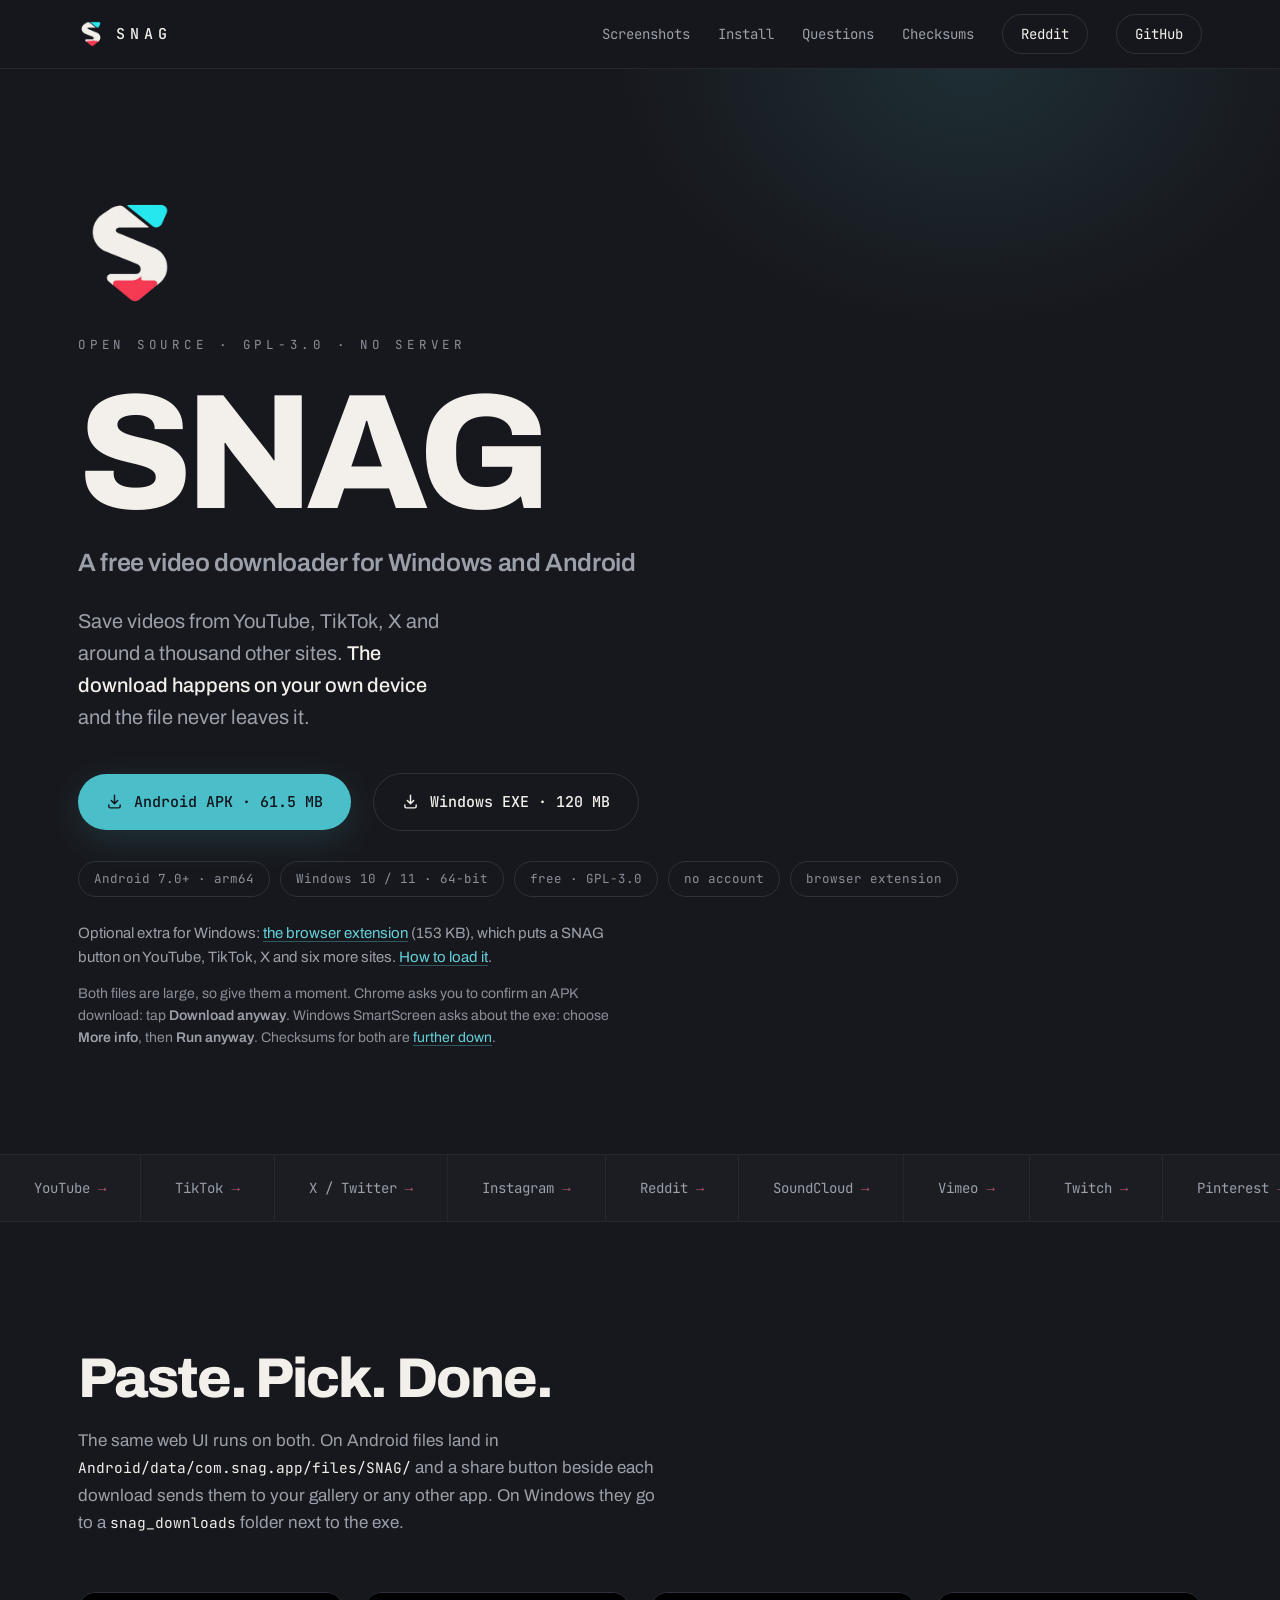
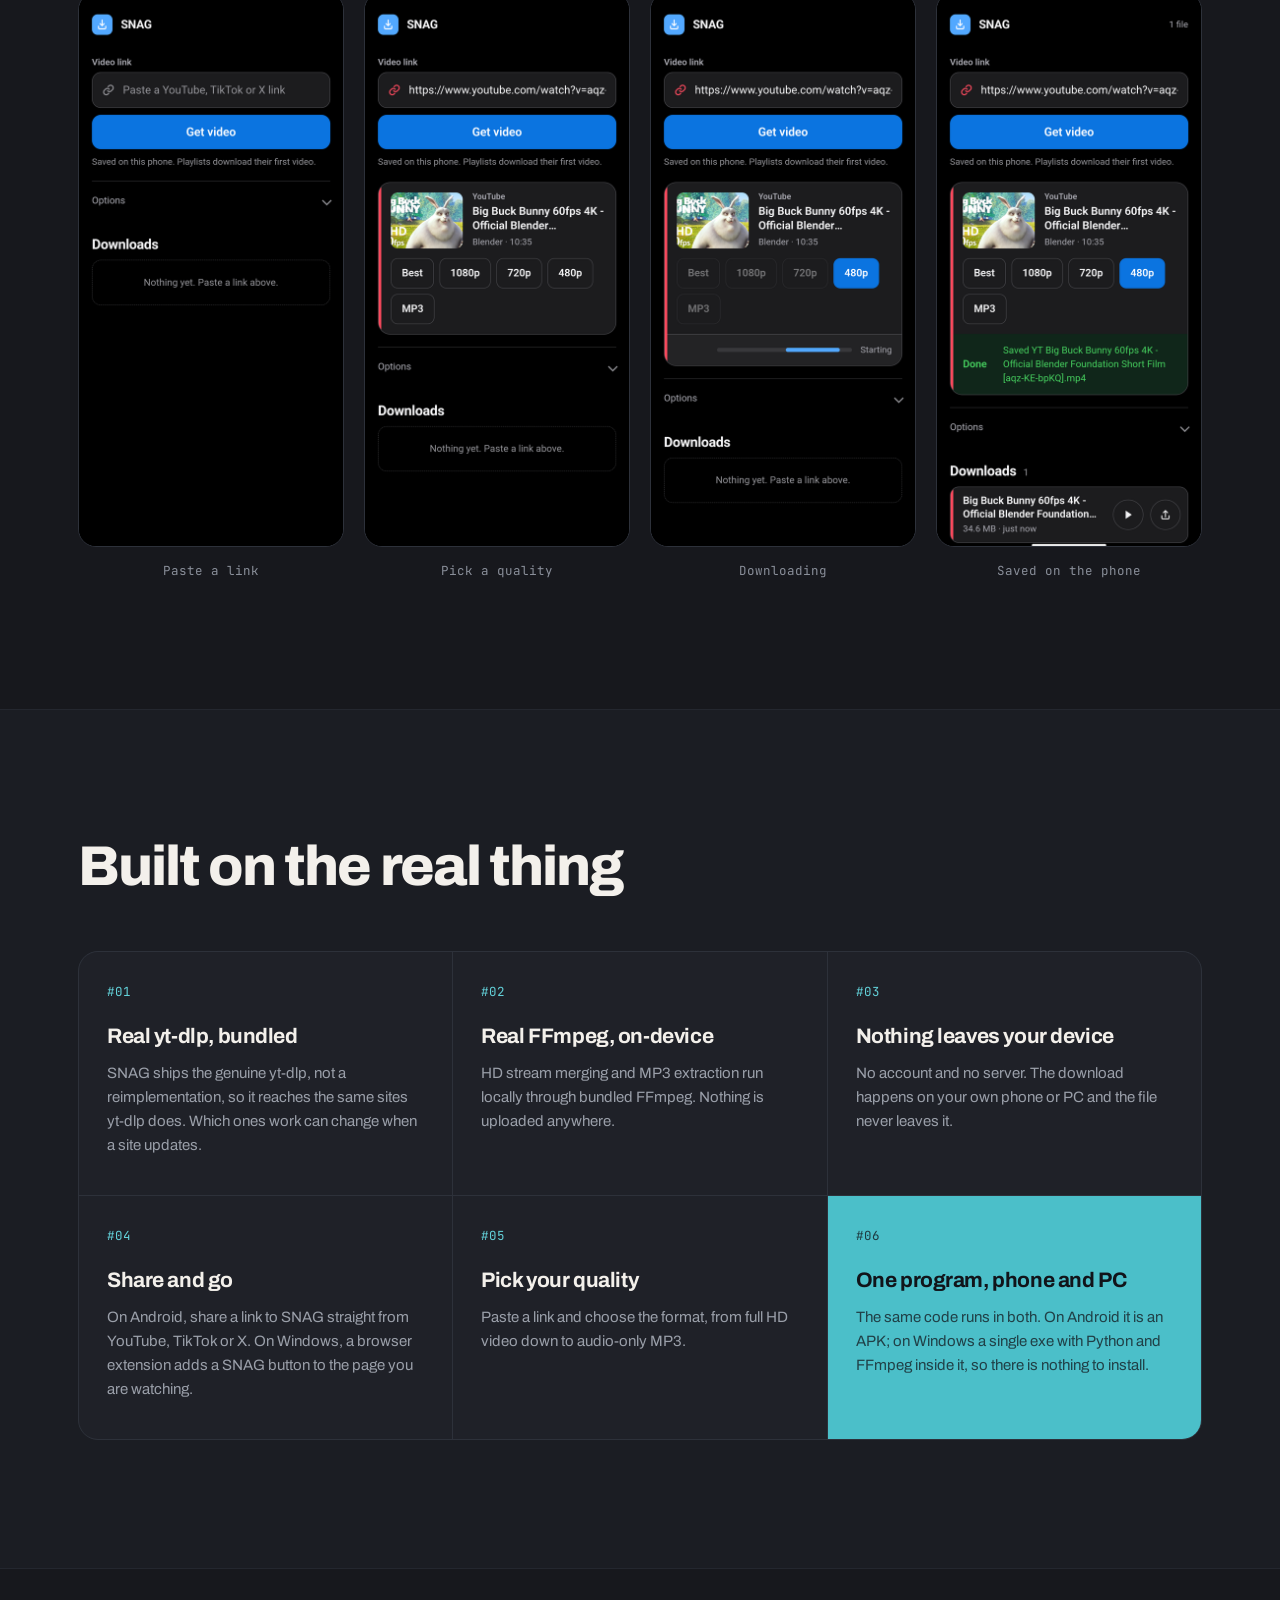
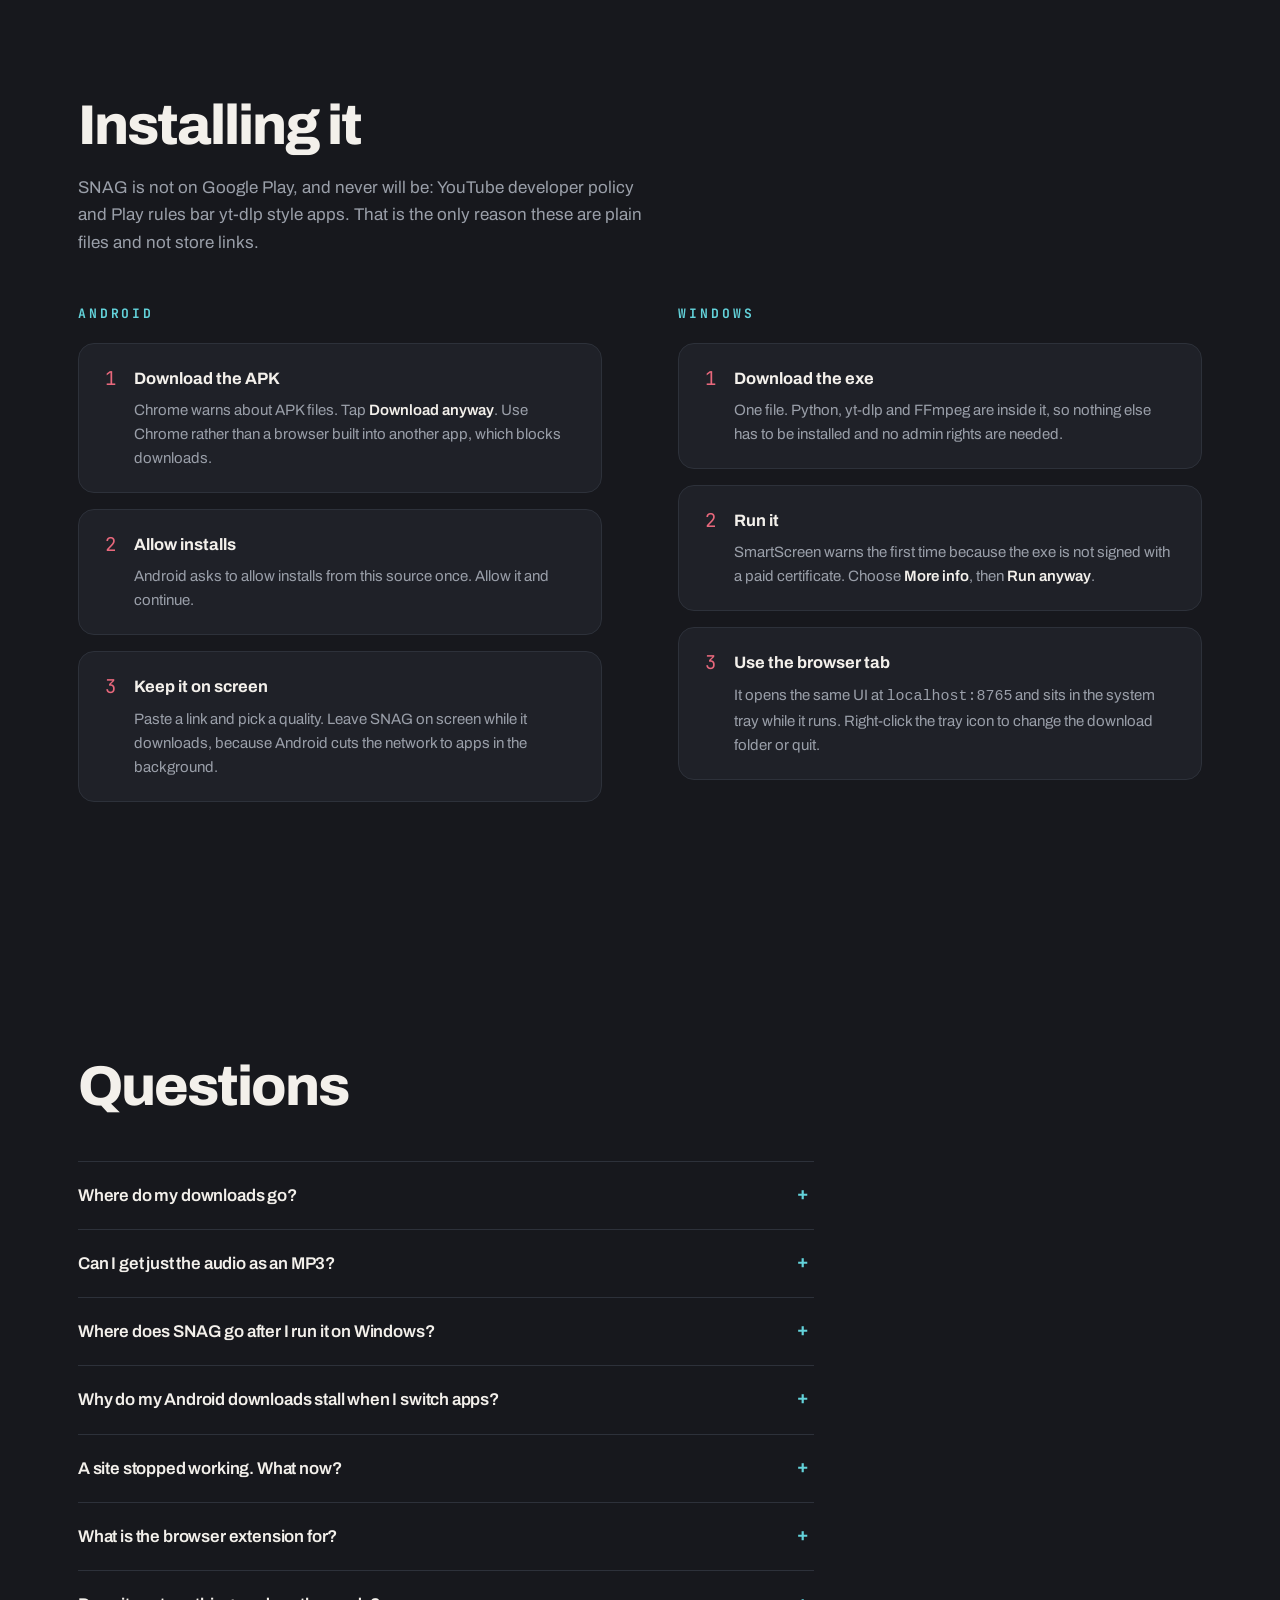
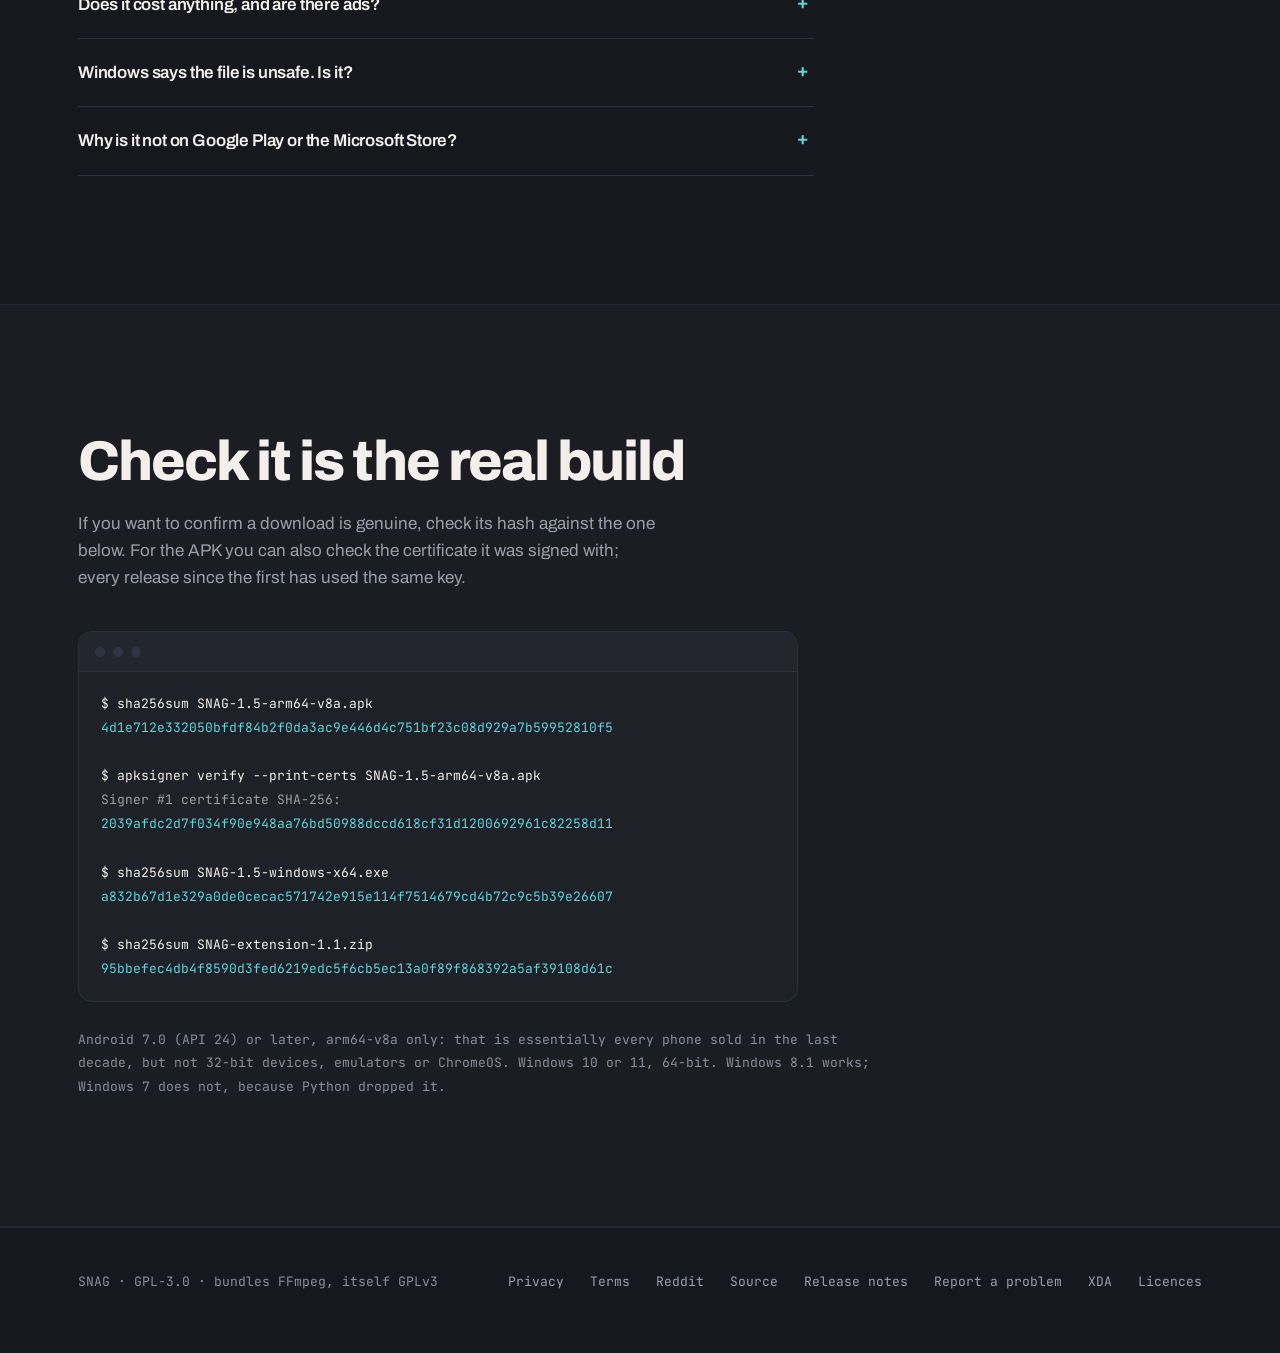
==== docs/index.html @ 67960f15 "SNAG - yt-dlp and FFmpeg in an Android APK and a Windows exe Save videos from YouTube, TikTok, X and" ====
<!doctype html>
<html lang="en"><head>
<meta charset="utf-8">
<meta name="viewport" content="width=device-width,initial-scale=1">
<title>SNAG - Free Video Downloader for Windows and Android</title>
<meta name="description" content="SNAG is a free, open-source video downloader for Windows and Android. Save videos from YouTube, TikTok, X and around a thousand other sites. yt-dlp and FFmpeg are bundled in, so downloads run on your own device and nothing is uploaded.">
<meta name="theme-color" content="#0a0b0a">
<meta property="og:title" content="SNAG">
<meta property="og:description" content="Save videos from YouTube, TikTok, X and about a thousand other sites, on your Android phone or your Windows PC.">
<meta property="og:type" content="website">
<meta property="og:url" content="https://snagapp.store/">
<meta property="og:image" content="https://snagapp.store/og.png">
<meta name="twitter:card" content="summary_large_image">
<link rel="icon" href="icon.png">
<link rel="apple-touch-icon" href="icon.png">
<link rel="stylesheet" href="style.css?v=5">
</head>

<body>

<nav><div class="wrap">
  <a class="brand" href="#top"><img src="logo.png" alt="" width="26" height="26">SNAG</a>
  <div class="links">
    <a class="show" href="#screenshots">Screenshots</a>
    <a class="show" href="#install">Install</a>
    <a class="show" href="#faq">Questions</a>
    <a class="show" href="#verify">Checksums</a>
    <a class="pill" href="https://www.reddit.com/r/SNAG_official/">Reddit</a>
    <a class="pill" href="https://github.com/tnjappsss/SNAG">GitHub</a>
  </div>
</div></nav>

<header class="hero" id="top"><div class="wrap">
  <img class="glyph" src="logo.png" alt="SNAG" width="512" height="512">
  <p class="eyebrow">Open source &middot; GPL-3.0 &middot; No server</p>
  <h1>SNAG <span class="h1sub">A free video downloader for Windows and Android</span></h1>
  <p class="lead">Save videos from YouTube, TikTok, X and around a thousand other
    sites. <b>The download happens on your own device</b> and the file never leaves it.</p>
  <div class="getrow">
    <a class="dl" href="https://github.com/tnjappsss/SNAG/releases/download/v1.5/SNAG-1.5-arm64-v8a.apk"><svg viewBox="0 0 24 24"><path d="M12 3v12m0 0 4.5-4.5M12 15l-4.5-4.5"/><path d="M4 17v2a2 2 0 0 0 2 2h12a2 2 0 0 0 2-2v-2"/></svg>
      Android APK &middot; 61.5 MB</a>
    <a class="dl alt" href="https://github.com/tnjappsss/SNAG/releases/download/v1.5/SNAG-1.5-windows-x64.exe"><svg viewBox="0 0 24 24"><path d="M12 3v12m0 0 4.5-4.5M12 15l-4.5-4.5"/><path d="M4 17v2a2 2 0 0 0 2 2h12a2 2 0 0 0 2-2v-2"/></svg>
      Windows EXE &middot; 120 MB</a>
  </div>
  <div class="chips">
    <span class="chip">Android 7.0+ &middot; arm64</span>
    <span class="chip">Windows 10 / 11 &middot; 64-bit</span>
    <span class="chip">free &middot; GPL-3.0</span>
    <span class="chip">no account</span>
    <span class="chip">browser extension</span>
  </div>
  <p class="also">Optional extra for Windows:
    <a href="https://github.com/tnjappsss/SNAG/releases/download/v1.5/SNAG-extension-1.1.zip">the browser extension</a> (153 KB), which puts a SNAG button on
    YouTube, TikTok, X and six more sites. <a href="#faq">How to load it</a>.</p>
  <p class="hint">Both files are large, so give them a moment. Chrome asks you to
    confirm an APK download: tap <b>Download anyway</b>. Windows SmartScreen asks about the
    exe: choose <b>More info</b>, then <b>Run anyway</b>. Checksums for both are
    <a href="#verify">further down</a>.</p>
</div></header>

<main>
<div class="marquee"><div class="track">
  <div class="set">
    <span>YouTube <i>&rarr;</i></span><span>TikTok <i>&rarr;</i></span><span>X / Twitter <i>&rarr;</i></span>
    <span>Instagram <i>&rarr;</i></span><span>Reddit <i>&rarr;</i></span><span>SoundCloud <i>&rarr;</i></span>
    <span>Vimeo <i>&rarr;</i></span><span>Twitch <i>&rarr;</i></span><span>Pinterest <i>&rarr;</i></span>
    <span>Dailymotion <i>&rarr;</i></span><span>Bandcamp <i>&rarr;</i></span><span>about 1,000 more <i>&rarr;</i></span>
  </div>
  <div class="set" aria-hidden="true">
    <span>YouTube <i>&rarr;</i></span><span>TikTok <i>&rarr;</i></span><span>X / Twitter <i>&rarr;</i></span>
    <span>Instagram <i>&rarr;</i></span><span>Reddit <i>&rarr;</i></span><span>SoundCloud <i>&rarr;</i></span>
    <span>Vimeo <i>&rarr;</i></span><span>Twitch <i>&rarr;</i></span><span>Pinterest <i>&rarr;</i></span>
    <span>Dailymotion <i>&rarr;</i></span><span>Bandcamp <i>&rarr;</i></span><span>about 1,000 more <i>&rarr;</i></span>
  </div>
</div></div>

<section id="screenshots"><div class="wrap">
  <h2>Paste. Pick. Done.</h2>
  <p class="say">The same web UI runs on both. On Android files land in
    <code>Android/data/com.snag.app/files/SNAG/</code> and a share button beside each
    download sends them to your gallery or any other app. On Windows they go to a
    <code>snag_downloads</code> folder next to the exe.</p>
  <div class="shots">
    <figure><img src="screenshot-1-paste.png" alt="Pasting a link into SNAG" loading="lazy" width="540" height="1126"><figcaption>Paste a link</figcaption></figure>
    <figure><img src="screenshot-2-choose.png" alt="Choosing a quality" loading="lazy" width="540" height="1126"><figcaption>Pick a quality</figcaption></figure>
    <figure><img src="screenshot-3-downloading.png" alt="A download in progress" loading="lazy" width="540" height="1126"><figcaption>Downloading</figcaption></figure>
    <figure><img src="screenshot-4-saved.png" alt="A finished download" loading="lazy" width="540" height="1126"><figcaption>Saved on the phone</figcaption></figure>
</div>
</div></section>

<section class="alt"><div class="wrap">
  <h2>Built on the real thing</h2>
  <div class="fgrid">
    <div class="f"><p class="n">#01</p><h3>Real yt-dlp, bundled</h3>
      <p>SNAG ships the genuine yt-dlp, not a reimplementation, so it reaches the same sites yt-dlp does. Which ones work can change when a site updates.</p></div>
    <div class="f"><p class="n">#02</p><h3>Real FFmpeg, on-device</h3>
      <p>HD stream merging and MP3 extraction run locally through bundled FFmpeg. Nothing is uploaded anywhere.</p></div>
    <div class="f"><p class="n">#03</p><h3>Nothing leaves your device</h3>
      <p>No account and no server. The download happens on your own phone or PC and the file never leaves it.</p></div>
    <div class="f"><p class="n">#04</p><h3>Share and go</h3>
      <p>On Android, share a link to SNAG straight from YouTube, TikTok or X. On Windows, a browser extension adds a SNAG button to the page you are watching.</p></div>
    <div class="f"><p class="n">#05</p><h3>Pick your quality</h3>
      <p>Paste a link and choose the format, from full HD video down to audio-only MP3.</p></div>
    <div class="f hot"><p class="n">#06</p><h3>One program, phone and PC</h3>
      <p>The same code runs in both. On Android it is an APK; on Windows a single exe with Python and FFmpeg inside it, so there is nothing to install.</p></div>
  </div>
</div></section>

<section id="install"><div class="wrap">
  <h2>Installing it</h2>
  <p class="say">SNAG is not on Google Play, and never will be: YouTube developer policy
    and Play rules bar yt-dlp style apps. That is the only reason these are plain files
    and not store links.</p>
  <div class="split" style="margin-top:48px">
    <div>
      <h3 class="plat">Android</h3>
      <div class="steps">
        <div class="step"><span class="k">1</span><div><h3>Download the APK</h3>
          <p>Chrome warns about APK files. Tap <b>Download anyway</b>. Use Chrome rather than
            a browser built into another app, which blocks downloads.</p></div></div>
        <div class="step"><span class="k">2</span><div><h3>Allow installs</h3>
          <p>Android asks to allow installs from this source once. Allow it and continue.</p></div></div>
        <div class="step"><span class="k">3</span><div><h3>Keep it on screen</h3>
          <p>Paste a link and pick a quality. Leave SNAG on screen while it downloads, because
            Android cuts the network to apps in the background.</p></div></div>
      </div>
    </div>
    <div>
      <h3 class="plat">Windows</h3>
      <div class="steps">
        <div class="step"><span class="k">1</span><div><h3>Download the exe</h3>
          <p>One file. Python, yt-dlp and FFmpeg are inside it, so nothing else has to be
            installed and no admin rights are needed.</p></div></div>
        <div class="step"><span class="k">2</span><div><h3>Run it</h3>
          <p>SmartScreen warns the first time because the exe is not signed with a paid
            certificate. Choose <b>More info</b>, then <b>Run anyway</b>.</p></div></div>
        <div class="step"><span class="k">3</span><div><h3>Use the browser tab</h3>
          <p>It opens the same UI at <code>localhost:8765</code> and sits in the system tray
            while it runs. Right-click the tray icon to change the download folder or quit.</p></div></div>
      </div>
    </div>
  </div>
</div></section>

<section id="faq"><div class="wrap">
  <h2>Questions</h2>
  <div class="qa">
    <details><summary>Where do my downloads go?</summary>
      <p>On Windows, a <code>snag_downloads</code> folder next to the exe, or wherever you
        point it with <b>Choose download folder</b> in the tray menu. On Android,
        <code>Android/data/com.snag.app/files/SNAG/</code>, which Android 11 and later hide from
        the Files app, so use the share button beside a finished download to send it to your
        gallery or any other app.</p></details>
    <details><summary>Can I get just the audio as an MP3?</summary>
      <p>Yes. Pick <b>MP3</b> instead of a resolution. Both downloads carry their own copy of
        FFmpeg, so this works without installing anything else.</p></details>
    <details><summary>Where does SNAG go after I run it on Windows?</summary>
      <p>Into the system tray, next to the clock. The page in your browser is just its
        interface. Right-click the tray icon to reopen SNAG, open or change the download
        folder, or quit. Quitting from there is what stops it.</p></details>
    <details><summary>Why do my Android downloads stall when I switch apps?</summary>
      <p>Android cuts network access to apps in the background, which surfaces as a DNS error
        from yt-dlp. Keep SNAG on screen until the download finishes. It holds the screen awake
        to help.</p></details>
    <details><summary>A site stopped working. What now?</summary>
      <p>Sites change how they deliver video and yt-dlp is bundled in, so it cannot update
        itself. When something breaks it gets fixed in a later release. Report it on
        <a href="https://github.com/tnjappsss/SNAG/issues">GitHub issues</a> or
        <a href="https://www.reddit.com/r/SNAG_official/">r/SNAG_official</a> and check you are
        on the newest version first.</p></details>
    <details><summary>What is the browser extension for?</summary>
      <p>It adds a SNAG button to YouTube, TikTok, X, Instagram, Vimeo, Twitch, SoundCloud and
        Reddit so you can start a download without copying the link. It is in the release as
        <a href="https://github.com/tnjappsss/SNAG/releases/download/v1.5/SNAG-extension-1.1.zip"><code>SNAG-extension-1.1.zip</code></a>: unzip it somewhere permanent,
        open <code>chrome://extensions</code>, turn on
        Developer mode and choose <b>Load unpacked</b>. It talks only to SNAG on your own machine,
        and only on those sites. It is optional; SNAG works perfectly well without it.</p></details>
    <details><summary>Does it cost anything, and are there ads?</summary>
      <p>It is free and open source under GPL-3.0, with no account and no subscription. The
        Android app shows one small banner ad. The Windows build has no ads at all.</p></details>
    <details><summary>Windows says the file is unsafe. Is it?</summary>
      <p>SmartScreen warns about any program not signed with a paid certificate, and some
        antivirus engines flag the kind of bundle the exe is built with. Compare the SHA-256
        against <a href="#verify">the one published here</a>: if it matches, you have the file
        that was built from this source.</p></details>
    <details><summary>Why is it not on Google Play or the Microsoft Store?</summary>
      <p>YouTube's developer policy forbids apps that download videos for offline playback, and
        Play separately bars apps that induce copyright infringement. Every yt-dlp based app is
        distributed outside the stores for the same reason.</p></details>
  </div>
</div></section>

<section class="alt" id="verify"><div class="wrap">
  <h2>Check it is the real build</h2>
  <p class="say">If you want to confirm a download is genuine, check its hash against
    the one below. For the APK you can also check the certificate it was signed with; every
    release since the first has used the same key.</p>
  <div class="term">
    <div class="bar"><i></i><i></i><i></i></div>
<pre><b>$ sha256sum SNAG-1.5-arm64-v8a.apk</b>
<u>4d1e712e332050bfdf84b2f0da3ac9e446d4c751bf23c08d929a7b59952810f5</u>

<b>$ apksigner verify --print-certs SNAG-1.5-arm64-v8a.apk</b>
Signer #1 certificate SHA-256:
<u>2039afdc2d7f034f90e948aa76bd50988dccd618cf31d1200692961c82258d11</u>

<b>$ sha256sum SNAG-1.5-windows-x64.exe</b>
<u>a832b67d1e329a0de0cecac571742e915e114f7514679cd4b72c9c5b39e26607</u>

<b>$ sha256sum SNAG-extension-1.1.zip</b>
<u>95bbefec4db4f8590d3fed6219edc5f6cb5ec13a0f89f868392a5af39108d61c</u></pre>
  </div>
  <p class="fine">Android 7.0 (API 24) or later, arm64-v8a only: that is essentially every
    phone sold in the last decade, but not 32-bit devices, emulators or ChromeOS.
    Windows 10 or 11, 64-bit. Windows 8.1 works; Windows 7 does not, because Python
    dropped it.</p>
</div></section>

</main>

<footer><div class="wrap">
  <span>SNAG &middot; GPL-3.0 &middot; bundles FFmpeg, itself GPLv3</span>
  <nav>
    <a href="privacy.html">Privacy</a>
    <a href="terms.html">Terms</a>
    <a href="https://www.reddit.com/r/SNAG_official/">Reddit</a>
    <a href="https://github.com/tnjappsss/SNAG">Source</a>
    <a href="https://github.com/tnjappsss/SNAG/releases">Release notes</a>
    <a href="https://github.com/tnjappsss/SNAG/issues">Report a problem</a>
    <a href="https://xdaforums.com/t/app-7-0-open-source-snag-yt-dlp-and-ffmpeg-in-an-apk-downloads-run-on-your-phone.4803158/">XDA</a>
    <a href="https://github.com/tnjappsss/SNAG/blob/main/docs/THIRD_PARTY.md">Licences</a>
  </nav>
</div></footer>

</body></html>
---- docs/style.css ----
/* SNAG - snagapp.store
   Fonts are served from this domain on purpose: the site makes no third-party
   requests, so there is nothing to disclose on the privacy page. */

@font-face{font-family:Archivo;src:url(fonts/archivo.woff2) format("woff2");
 font-weight:100 900;font-style:normal;font-display:swap}
@font-face{font-family:"JetBrains Mono";src:url(fonts/jetbrains-mono.woff2) format("woff2");
 font-weight:100 800;font-style:normal;font-display:swap}

:root{
 --bg:#17181d; --panel:#1b1d23; --card:#1f2128; --card2:#23262e;
 --line:#2d313a; --line-soft:#24272f;
 --text:#f3f0eb; --muted:#9a9fa9; --dim:#8a8f9a;
 --accent:#63d2da; --accent-fill:#4bbfc9; --accent-press:#41aab3;
 --rose:#e8687c; --ink:#11141a;
 --mono:"JetBrains Mono",ui-monospace,SFMono-Regular,Consolas,monospace;
 color-scheme:dark;
}
*{box-sizing:border-box;margin:0}
html{scroll-behavior:smooth;scroll-padding-top:76px}
body{background:var(--bg);color:var(--text);overflow-x:hidden;
 font:400 16px/1.6 Archivo,-apple-system,BlinkMacSystemFont,"Segoe UI",Roboto,sans-serif;
 -webkit-font-smoothing:antialiased}
a{color:inherit}
.wrap{max-width:1180px;margin:0 auto;padding:0 28px}

/* ---------- nav ---------- */
nav{position:sticky;top:0;z-index:50;background:rgba(23,24,29,.84);
 backdrop-filter:blur(14px);-webkit-backdrop-filter:blur(14px);border-bottom:1px solid var(--line-soft)}
nav .wrap{display:flex;align-items:center;justify-content:space-between;height:68px;gap:20px}
.brand{display:flex;align-items:center;gap:12px;font-family:var(--mono);font-weight:500;
 font-size:15px;letter-spacing:.34em;text-decoration:none}
.brand img{width:26px;height:26px}
.hero .glyph{width:clamp(76px,9vw,104px);height:auto;display:block;margin-bottom:30px}
.links{display:flex;align-items:center;gap:28px;font-family:var(--mono);font-size:14px}
.links a{color:var(--muted);text-decoration:none}
.links a:hover{color:var(--text)}
.links a.pill{border:1px solid var(--line);border-radius:999px;padding:8px 18px;color:var(--text)}
.links a.pill:hover{border-color:var(--accent);color:var(--accent)}

/* ---------- hero ---------- */
.hero{position:relative;padding:clamp(72px,13vw,132px) 0 clamp(64px,9vw,104px);overflow:hidden}
.hero::after{content:"";position:absolute;right:-14%;top:-36%;width:min(980px,120vw);aspect-ratio:1.3;
 background:radial-gradient(closest-side,rgba(78,201,211,.13),transparent 72%);pointer-events:none}
.hero .wrap{position:relative;z-index:1}
.eyebrow{font-family:var(--mono);font-size:12.5px;letter-spacing:.3em;color:var(--dim);text-transform:uppercase}
h1{font-size:clamp(76px,15vw,164px);line-height:.88;letter-spacing:-.045em;font-weight:800;
 margin:26px 0 0}
.h1sub{display:block;margin-top:22px;font-size:clamp(18px,2.6vw,25px);font-weight:600;
 letter-spacing:-.015em;line-height:1.25;color:var(--muted)}
.lead{margin-top:26px;max-width:19em;color:var(--muted);font-size:clamp(17px,2.2vw,20px);line-height:1.6}
.lead b{color:var(--text);font-weight:500}

.getrow{display:flex;flex-wrap:wrap;align-items:center;gap:22px;margin-top:40px}
.dl{display:inline-flex;align-items:center;gap:11px;background:var(--accent-fill);color:var(--ink);
 text-decoration:none;font-family:var(--mono);font-weight:500;font-size:15px;
 padding:16px 28px;border-radius:999px;box-shadow:0 10px 36px rgba(78,201,211,.16)}
.dl:hover{background:#56ccd6}
/* second platform: present, but not competing with the primary download */
.dl.alt{background:transparent;color:var(--text);border:1px solid var(--line);box-shadow:none}
.dl.alt:hover{background:transparent;border-color:var(--accent);color:var(--accent)}
.dl.alt:active{background:transparent}
.dl:active{background:var(--accent-press);box-shadow:none}
.dl svg{width:17px;height:17px;stroke:currentColor;stroke-width:2;fill:none;stroke-linecap:round;stroke-linejoin:round}
.sub{font-family:var(--mono);font-size:13.5px;color:var(--muted);text-decoration:underline;
 text-underline-offset:4px;text-decoration-color:var(--line)}
.sub:hover{color:var(--accent)}

.chips{display:flex;flex-wrap:wrap;gap:10px;margin-top:30px}
.chip{font-family:var(--mono);font-size:12.5px;color:var(--dim);
 border:1px solid var(--line);border-radius:999px;padding:7px 15px}
.also{margin-top:24px;max-width:38em;color:var(--muted);font-size:15px;line-height:1.6}
.also a{color:var(--accent);text-decoration:underline;text-underline-offset:3px;
 text-decoration-color:rgba(99,210,218,.35)}
.hint{margin-top:14px;max-width:38em;color:var(--dim);font-size:14px;line-height:1.6}
.hint b{color:var(--muted);font-weight:600}
.hint a{color:var(--accent);text-decoration:underline;text-underline-offset:3px;
 text-decoration-color:rgba(99,210,218,.35)}

/* ---------- marquee ---------- */
.marquee{border-top:1px solid var(--line-soft);border-bottom:1px solid var(--line-soft);
 overflow:hidden;background:var(--panel)}
.track{display:flex;width:max-content;animation:roll 46s linear infinite}
.marquee:hover .track{animation-play-state:paused}
@keyframes roll{to{transform:translateX(-50%)}}
.set{display:flex;flex:0 0 auto}
.set span{font-family:var(--mono);font-size:14px;color:var(--muted);white-space:nowrap;
 padding:22px 34px;border-right:1px solid var(--line-soft)}
.set span i{font-style:normal;color:var(--rose);opacity:.8}
@media (prefers-reduced-motion:reduce){.track{animation:none}}

/* ---------- sections ---------- */
section{padding:clamp(76px,11vw,128px) 0}
section.alt{background:var(--panel);border-top:1px solid var(--line-soft);border-bottom:1px solid var(--line-soft)}
h2{font-size:clamp(34px,5.6vw,56px);line-height:1.02;letter-spacing:-.035em;font-weight:800}
.say{margin-top:20px;max-width:34em;color:var(--muted);font-size:17px}
.say code,.say b{font-family:var(--mono);font-size:14.5px;color:var(--text);font-weight:400}

/* screens */
.shots{display:grid;grid-template-columns:repeat(4,1fr);gap:20px;margin-top:56px}
.shots figure{margin:0}
/* fixed box + cover, so every shot is exactly the same size whatever it contains */
.shots img{display:block;width:100%;height:auto;aspect-ratio:540/1126;object-fit:cover;object-position:top;
 border-radius:18px;border:1px solid var(--line);background:#000}
.shots figcaption{margin-top:14px;text-align:center;font-family:var(--mono);
 font-size:12.5px;color:var(--dim)}

/* features */
.fgrid{margin-top:56px;display:grid;grid-template-columns:repeat(3,1fr);gap:1px;
 background:var(--line);border:1px solid var(--line);border-radius:20px;overflow:hidden}
.f{background:var(--card);padding:30px 28px 38px}
.f .n{font-family:var(--mono);font-size:12.5px;color:var(--accent)}
.f h3{margin:22px 0 12px;font-size:21px;letter-spacing:-.02em;font-weight:700;line-height:1.2}
.f p{color:var(--muted);font-size:15px;line-height:1.6}
.f.hot{background:var(--accent-fill)}
.f.hot .n{color:rgba(17,20,26,.78)}
.f.hot h3{color:var(--ink)}
.f.hot p{color:rgba(17,20,26,.74)}

/* install */
.split{display:grid;grid-template-columns:1fr 1fr;gap:clamp(36px,6vw,80px);align-items:start}
.plat{font-family:var(--mono);font-size:13px;letter-spacing:.22em;text-transform:uppercase;
 color:var(--accent);margin-bottom:18px}
.steps{display:flex;flex-direction:column;gap:16px}
.step{display:flex;gap:18px;background:var(--card);border:1px solid var(--line);
 border-radius:16px;padding:22px 26px}
.step .k{font-family:var(--mono);font-size:19px;color:var(--rose);line-height:1.4}
.step h3{font-size:16.5px;margin-bottom:6px;font-weight:700}
.step p{color:var(--muted);font-size:15px}
.step p b{color:var(--text);font-weight:600}

/* questions */
.qa{margin-top:46px;max-width:46em;border-top:1px solid var(--line)}
.qa details{border-bottom:1px solid var(--line)}
.qa summary{list-style:none;cursor:pointer;padding:20px 34px 20px 0;position:relative;
 font-size:17px;font-weight:600;letter-spacing:-.01em}
.qa summary::-webkit-details-marker{display:none}
.qa summary:hover{color:var(--accent)}
.qa summary::after{content:"+";position:absolute;right:6px;top:18px;font-family:var(--mono);
 font-size:19px;color:var(--accent)}
.qa details[open] summary::after{content:"-"}
.qa p{color:var(--muted);font-size:15.5px;padding:0 34px 22px 0;margin-top:-4px}
.qa code{font-family:var(--mono);font-size:14px;color:var(--text)}
.qa a{color:var(--accent);text-decoration:underline;text-underline-offset:3px;
 text-decoration-color:rgba(99,210,218,.35)}

/* verify */
.term{margin-top:40px;max-width:720px;border:1px solid var(--line);border-radius:14px;
 overflow:hidden;background:var(--card)}
.bar{display:flex;gap:8px;align-items:center;padding:0 16px;height:40px;
 background:var(--card2);border-bottom:1px solid var(--line)}
.bar i{width:10px;height:10px;border-radius:50%;background:#2f3440;display:block}
.term pre{margin:0;padding:20px 22px;overflow-x:auto;color:var(--muted);
 font:400 13px/1.85 var(--mono);font-variant-ligatures:none}
.term pre b{color:var(--text);font-weight:400}
.term pre u{color:var(--accent);text-decoration:none;word-break:break-all}
.fine{margin-top:26px;max-width:62em;color:var(--dim);font-family:var(--mono);font-size:13px;line-height:1.8}

/* ---------- text pages (privacy, terms) ---------- */
.doc{padding:clamp(56px,9vw,96px) 0 clamp(64px,9vw,104px)}
.doc h1{font-size:clamp(42px,8vw,76px);margin:18px 0 0;line-height:.95}
.stamp{margin-top:18px;font-family:var(--mono);font-size:13px;color:var(--dim)}
.prose{max-width:34em;margin-top:52px}
.prose h2{font-size:clamp(23px,3.4vw,28px);letter-spacing:-.02em;font-weight:700;
 margin:52px 0 14px;line-height:1.2}
.prose h2:first-child{margin-top:0}
.prose p{color:var(--muted);margin-bottom:16px}
.prose ul{color:var(--muted);padding-left:20px;margin-bottom:16px}
.prose li{margin-bottom:10px}
.prose b,.prose strong{color:var(--text);font-weight:600}
.prose a{color:var(--accent);text-decoration:underline;text-underline-offset:3px;
 text-decoration-color:rgba(95,212,221,.35);word-break:break-word}
.prose code{font-family:var(--mono);font-size:14px;color:var(--text)}
.note{border:1px solid var(--line);border-left:3px solid var(--accent);background:var(--card);
 border-radius:0 14px 14px 0;padding:22px 24px;margin:0 0 40px}
.note p{margin:0;color:var(--text)}

/* ---------- footer ---------- */
footer{border-top:1px solid var(--line-soft);padding:44px 0 60px}
footer .wrap{display:flex;flex-wrap:wrap;gap:16px 30px;justify-content:space-between;
 font-family:var(--mono);font-size:13px;color:var(--dim)}
footer a{color:var(--muted);text-decoration:none}
footer a:hover{color:var(--accent)}
footer nav{all:unset;display:flex;flex-wrap:wrap;gap:26px}

@media (max-width:900px){
 .fgrid{grid-template-columns:repeat(2,1fr)}
 .split{grid-template-columns:1fr}
 .shots{grid-template-columns:repeat(2,1fr);gap:16px}
}
@media (max-width:640px){
 .wrap{padding:0 20px}
 .links{gap:16px;font-size:13px}
 .links a.show{display:none}
 .fgrid{grid-template-columns:1fr}
}
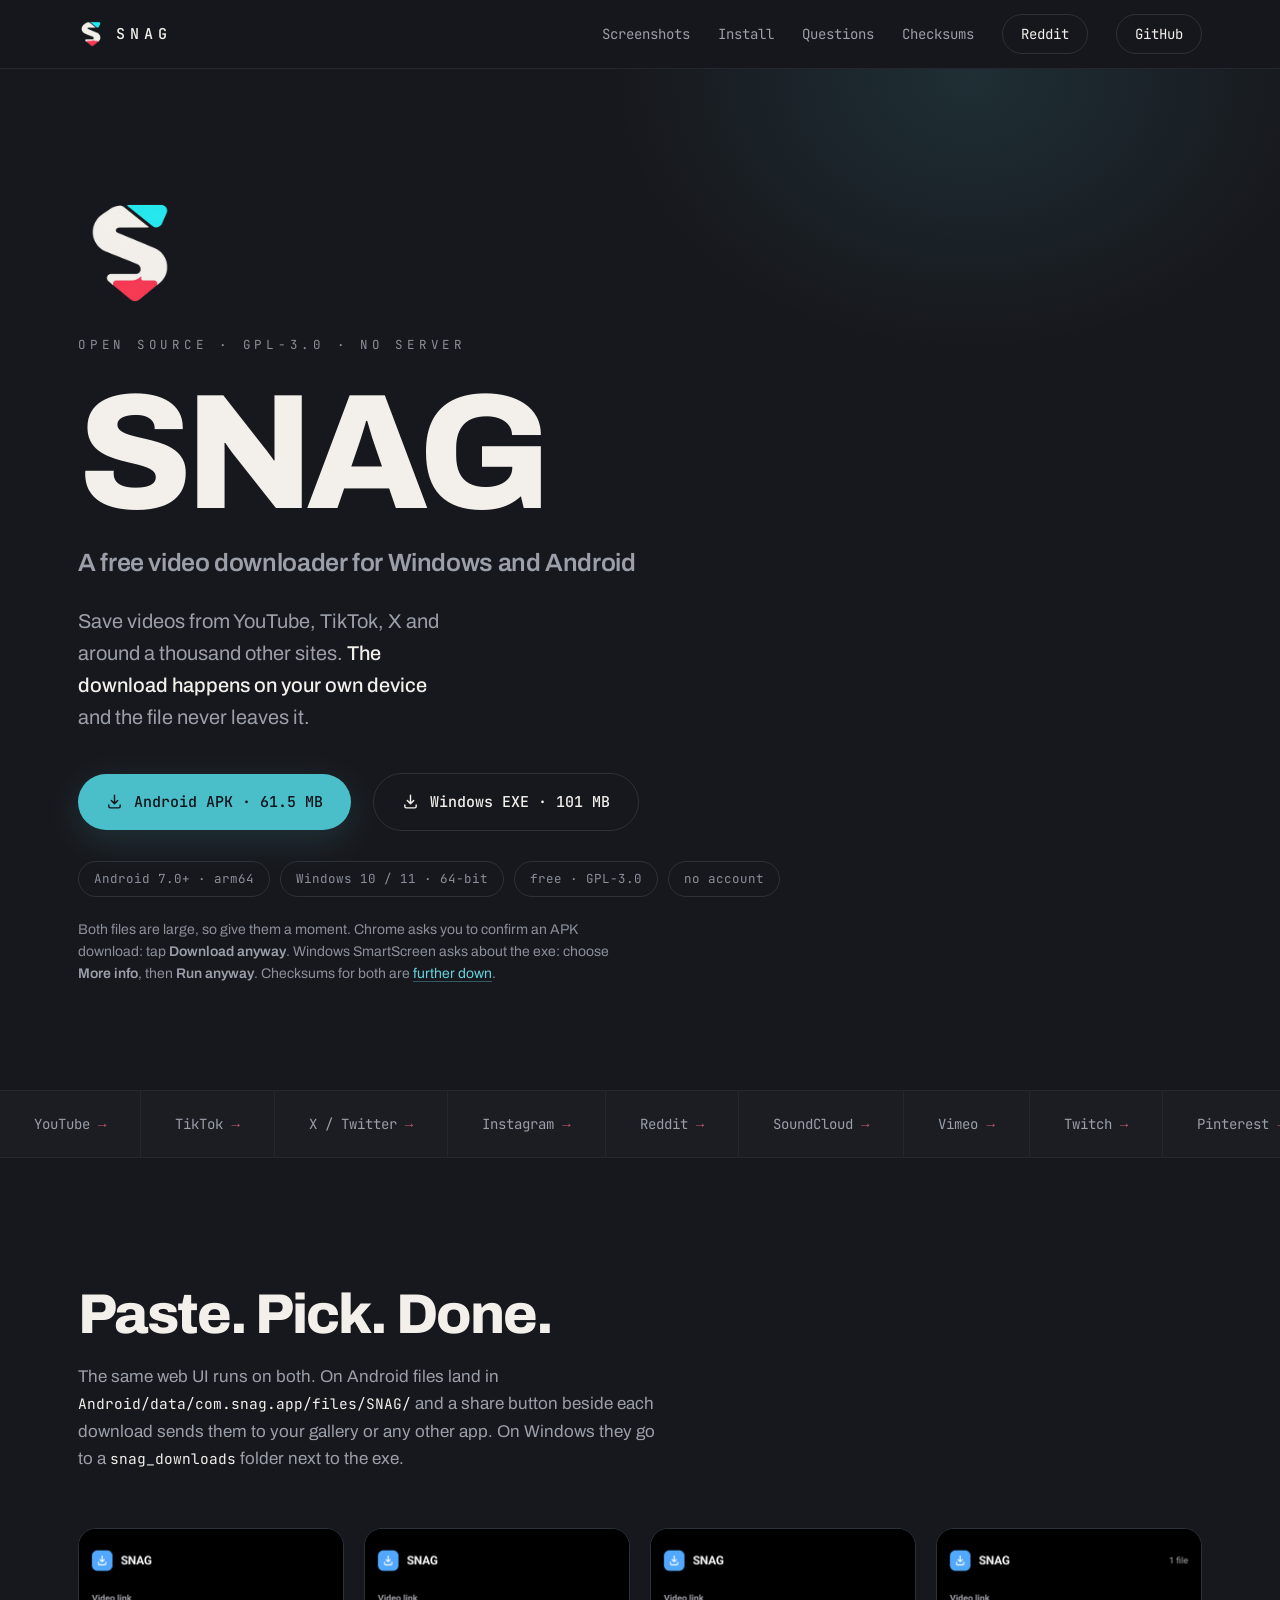
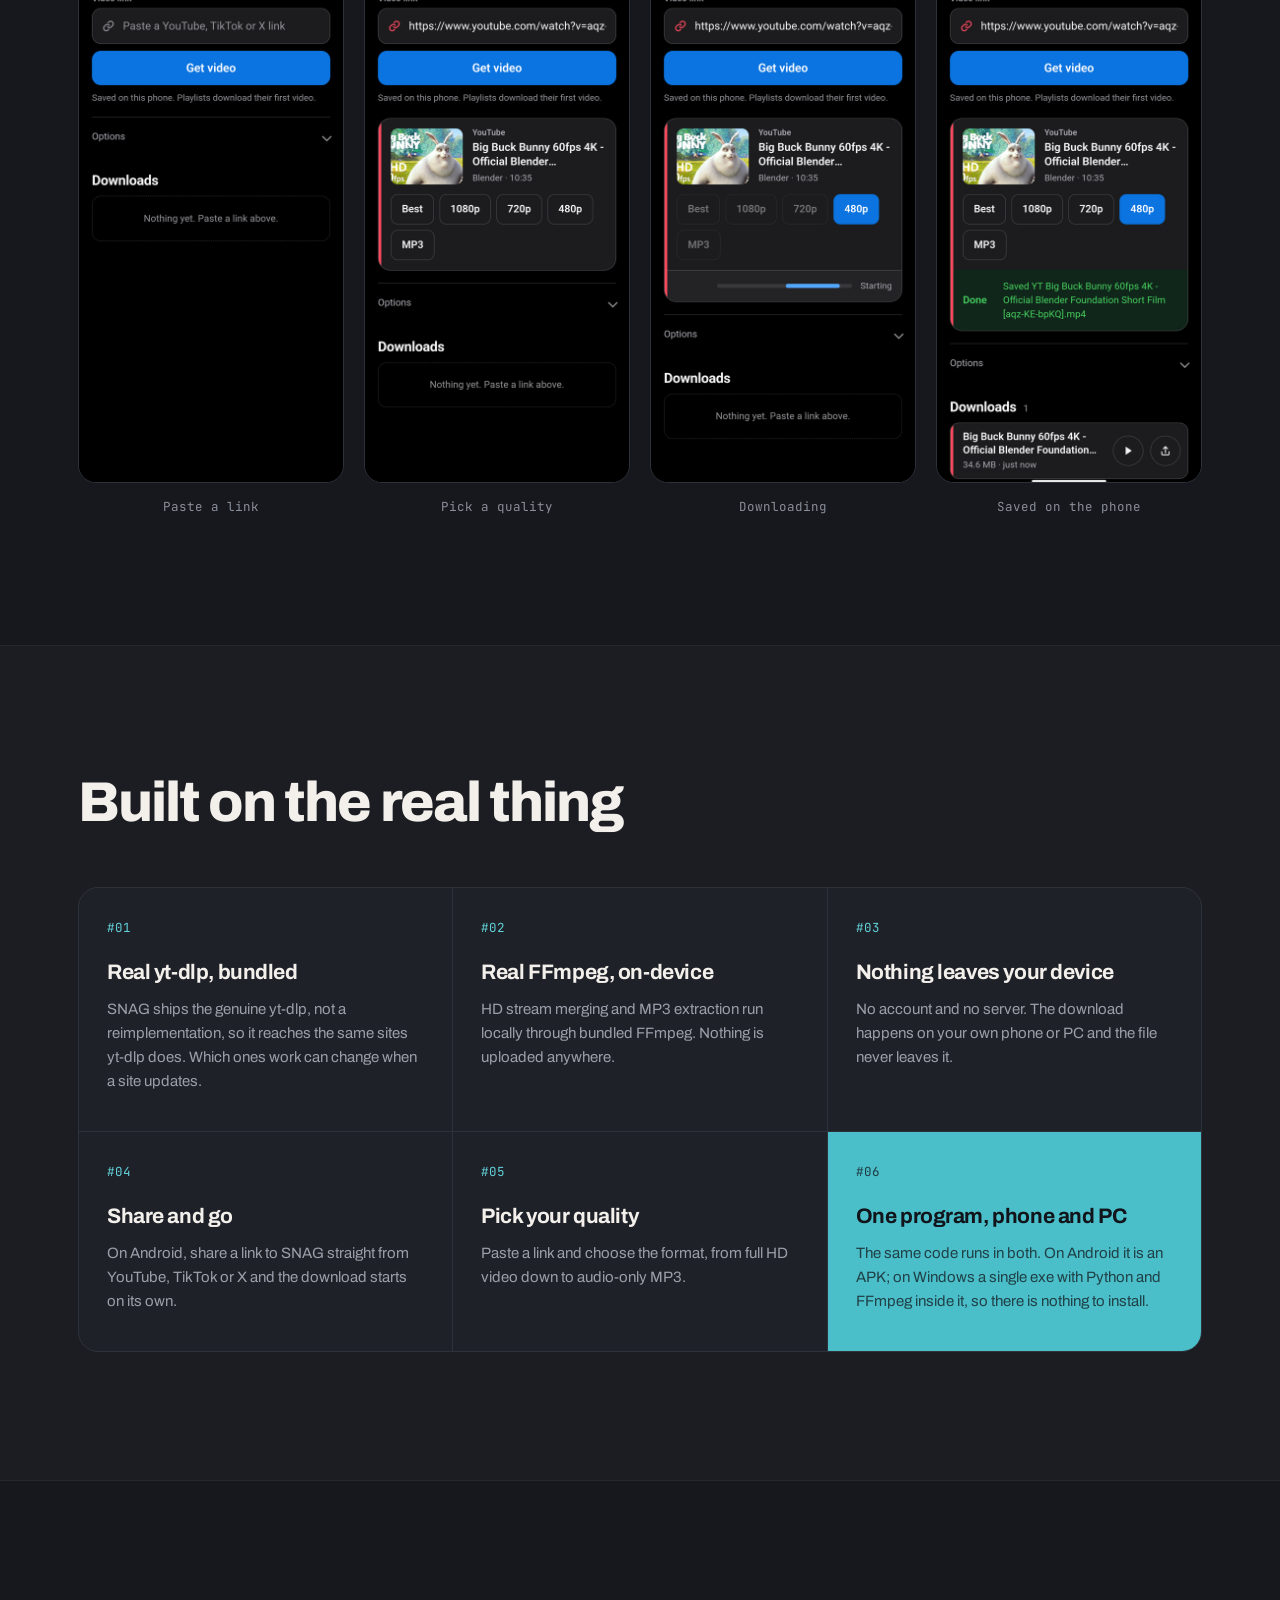
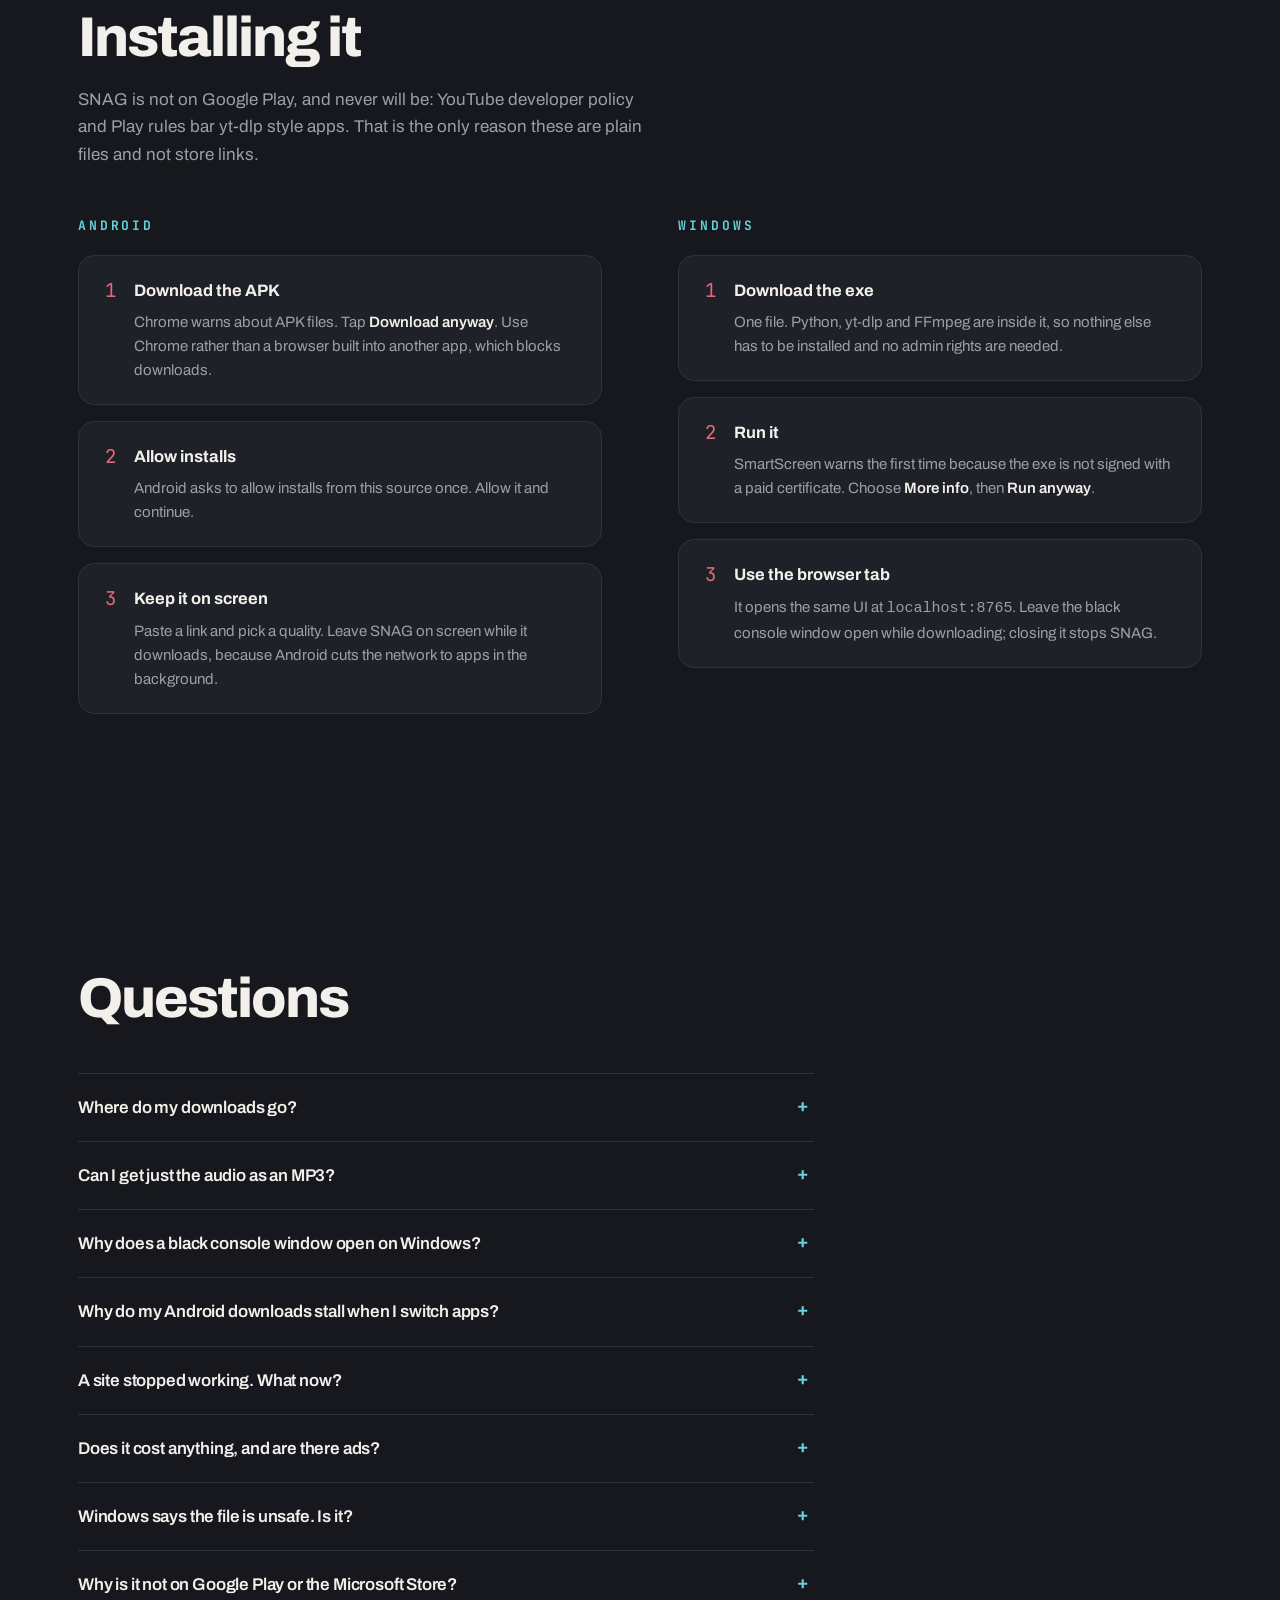
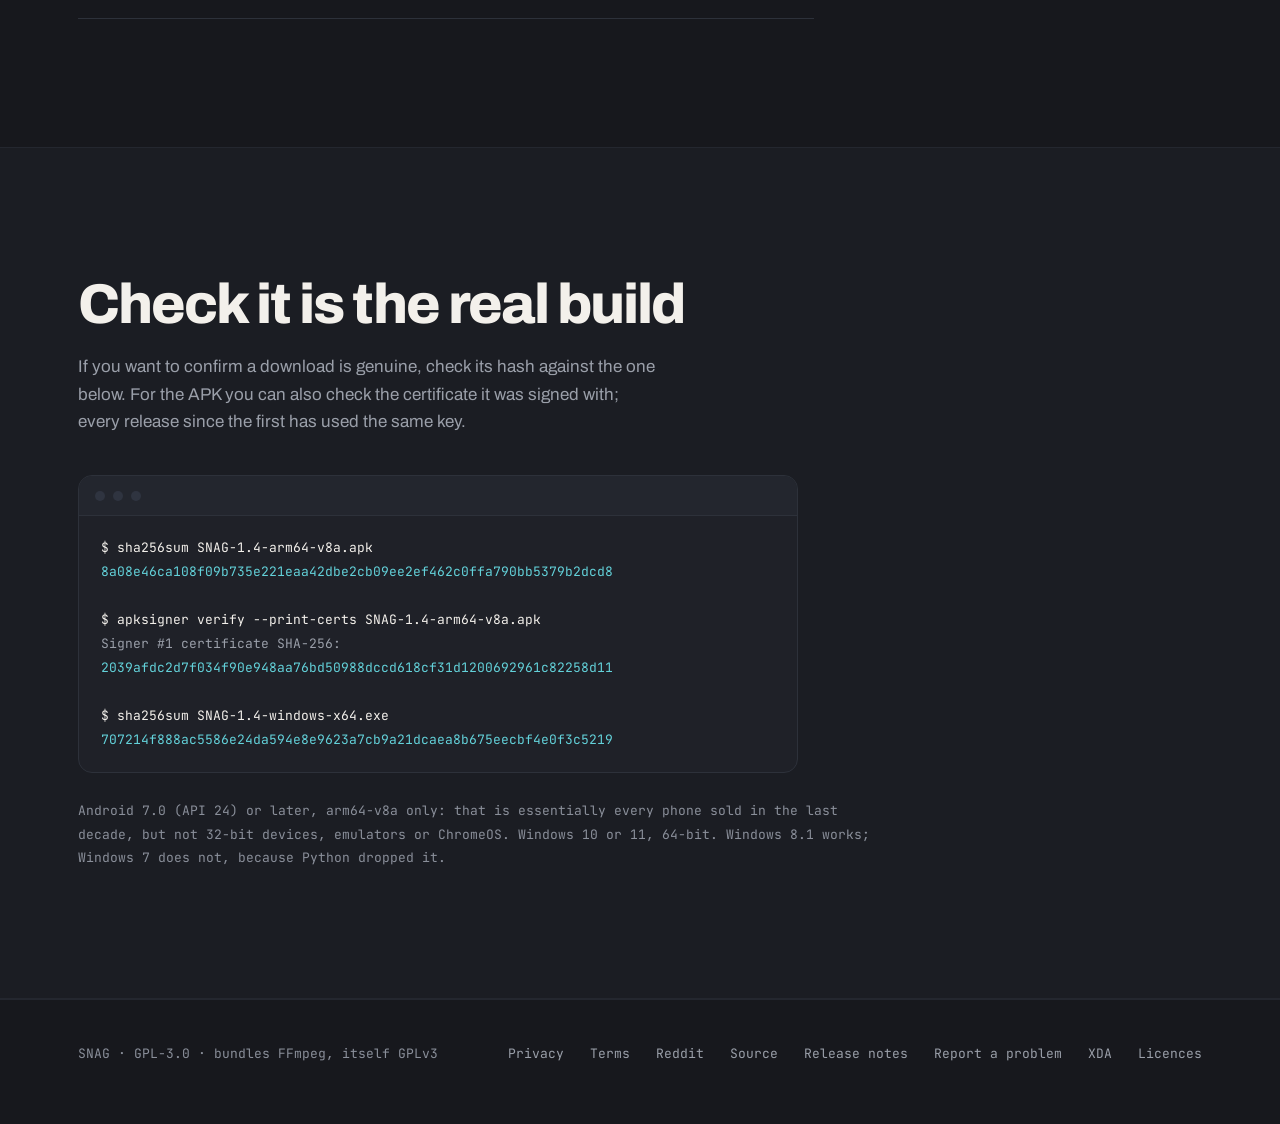
==== commit be56e544: "SNAG - yt-dlp and FFmpeg in an Android APK and a Windows exe Save videos from YouTube, TikTok, X and" ====
--- a/docs/index.html
+++ b/docs/index.html
@@ -13,7 +13,7 @@
 <meta name="twitter:card" content="summary_large_image">
 <link rel="icon" href="icon.png">
 <link rel="apple-touch-icon" href="icon.png">
-<link rel="stylesheet" href="style.css?v=5">
+<link rel="stylesheet" href="style.css?v=3">
 </head>
 
 <body>
@@ -37,21 +37,17 @@
   <p class="lead">Save videos from YouTube, TikTok, X and around a thousand other
     sites. <b>The download happens on your own device</b> and the file never leaves it.</p>
   <div class="getrow">
-    <a class="dl" href="https://github.com/tnjappsss/SNAG/releases/download/v1.5/SNAG-1.5-arm64-v8a.apk"><svg viewBox="0 0 24 24"><path d="M12 3v12m0 0 4.5-4.5M12 15l-4.5-4.5"/><path d="M4 17v2a2 2 0 0 0 2 2h12a2 2 0 0 0 2-2v-2"/></svg>
+    <a class="dl" href="https://github.com/tnjappsss/SNAG/releases/download/v1.4/SNAG-1.4-arm64-v8a.apk"><svg viewBox="0 0 24 24"><path d="M12 3v12m0 0 4.5-4.5M12 15l-4.5-4.5"/><path d="M4 17v2a2 2 0 0 0 2 2h12a2 2 0 0 0 2-2v-2"/></svg>
       Android APK &middot; 61.5 MB</a>
-    <a class="dl alt" href="https://github.com/tnjappsss/SNAG/releases/download/v1.5/SNAG-1.5-windows-x64.exe"><svg viewBox="0 0 24 24"><path d="M12 3v12m0 0 4.5-4.5M12 15l-4.5-4.5"/><path d="M4 17v2a2 2 0 0 0 2 2h12a2 2 0 0 0 2-2v-2"/></svg>
-      Windows EXE &middot; 120 MB</a>
+    <a class="dl alt" href="https://github.com/tnjappsss/SNAG/releases/download/v1.4/SNAG-1.4-windows-x64.exe"><svg viewBox="0 0 24 24"><path d="M12 3v12m0 0 4.5-4.5M12 15l-4.5-4.5"/><path d="M4 17v2a2 2 0 0 0 2 2h12a2 2 0 0 0 2-2v-2"/></svg>
+      Windows EXE &middot; 101 MB</a>
   </div>
   <div class="chips">
     <span class="chip">Android 7.0+ &middot; arm64</span>
     <span class="chip">Windows 10 / 11 &middot; 64-bit</span>
     <span class="chip">free &middot; GPL-3.0</span>
     <span class="chip">no account</span>
-    <span class="chip">browser extension</span>
-  </div>
-  <p class="also">Optional extra for Windows:
-    <a href="https://github.com/tnjappsss/SNAG/releases/download/v1.5/SNAG-extension-1.1.zip">the browser extension</a> (153 KB), which puts a SNAG button on
-    YouTube, TikTok, X and six more sites. <a href="#faq">How to load it</a>.</p>
+  </div>
   <p class="hint">Both files are large, so give them a moment. Chrome asks you to
     confirm an APK download: tap <b>Download anyway</b>. Windows SmartScreen asks about the
     exe: choose <b>More info</b>, then <b>Run anyway</b>. Checksums for both are
@@ -98,7 +94,7 @@
     <div class="f"><p class="n">#03</p><h3>Nothing leaves your device</h3>
       <p>No account and no server. The download happens on your own phone or PC and the file never leaves it.</p></div>
     <div class="f"><p class="n">#04</p><h3>Share and go</h3>
-      <p>On Android, share a link to SNAG straight from YouTube, TikTok or X. On Windows, a browser extension adds a SNAG button to the page you are watching.</p></div>
+      <p>On Android, share a link to SNAG straight from YouTube, TikTok or X and the download starts on its own.</p></div>
     <div class="f"><p class="n">#05</p><h3>Pick your quality</h3>
       <p>Paste a link and choose the format, from full HD video down to audio-only MP3.</p></div>
     <div class="f hot"><p class="n">#06</p><h3>One program, phone and PC</h3>
@@ -135,8 +131,8 @@
           <p>SmartScreen warns the first time because the exe is not signed with a paid
             certificate. Choose <b>More info</b>, then <b>Run anyway</b>.</p></div></div>
         <div class="step"><span class="k">3</span><div><h3>Use the browser tab</h3>
-          <p>It opens the same UI at <code>localhost:8765</code> and sits in the system tray
-            while it runs. Right-click the tray icon to change the download folder or quit.</p></div></div>
+          <p>It opens the same UI at <code>localhost:8765</code>. Leave the black console
+            window open while downloading; closing it stops SNAG.</p></div></div>
       </div>
     </div>
   </div>
@@ -146,18 +142,16 @@
   <h2>Questions</h2>
   <div class="qa">
     <details><summary>Where do my downloads go?</summary>
-      <p>On Windows, a <code>snag_downloads</code> folder next to the exe, or wherever you
-        point it with <b>Choose download folder</b> in the tray menu. On Android,
+      <p>On Windows, a <code>snag_downloads</code> folder next to the exe. On Android,
         <code>Android/data/com.snag.app/files/SNAG/</code>, which Android 11 and later hide from
         the Files app, so use the share button beside a finished download to send it to your
         gallery or any other app.</p></details>
     <details><summary>Can I get just the audio as an MP3?</summary>
       <p>Yes. Pick <b>MP3</b> instead of a resolution. Both downloads carry their own copy of
         FFmpeg, so this works without installing anything else.</p></details>
-    <details><summary>Where does SNAG go after I run it on Windows?</summary>
-      <p>Into the system tray, next to the clock. The page in your browser is just its
-        interface. Right-click the tray icon to reopen SNAG, open or change the download
-        folder, or quit. Quitting from there is what stops it.</p></details>
+    <details><summary>Why does a black console window open on Windows?</summary>
+      <p>That window is SNAG itself; the page in your browser is just its interface. Leave it
+        open while a download runs. Closing it, or pressing Ctrl+C, stops the program.</p></details>
     <details><summary>Why do my Android downloads stall when I switch apps?</summary>
       <p>Android cuts network access to apps in the background, which surfaces as a DNS error
         from yt-dlp. Keep SNAG on screen until the download finishes. It holds the screen awake
@@ -168,13 +162,6 @@
         <a href="https://github.com/tnjappsss/SNAG/issues">GitHub issues</a> or
         <a href="https://www.reddit.com/r/SNAG_official/">r/SNAG_official</a> and check you are
         on the newest version first.</p></details>
-    <details><summary>What is the browser extension for?</summary>
-      <p>It adds a SNAG button to YouTube, TikTok, X, Instagram, Vimeo, Twitch, SoundCloud and
-        Reddit so you can start a download without copying the link. It is in the release as
-        <a href="https://github.com/tnjappsss/SNAG/releases/download/v1.5/SNAG-extension-1.1.zip"><code>SNAG-extension-1.1.zip</code></a>: unzip it somewhere permanent,
-        open <code>chrome://extensions</code>, turn on
-        Developer mode and choose <b>Load unpacked</b>. It talks only to SNAG on your own machine,
-        and only on those sites. It is optional; SNAG works perfectly well without it.</p></details>
     <details><summary>Does it cost anything, and are there ads?</summary>
       <p>It is free and open source under GPL-3.0, with no account and no subscription. The
         Android app shows one small banner ad. The Windows build has no ads at all.</p></details>
@@ -197,18 +184,15 @@
     release since the first has used the same key.</p>
   <div class="term">
     <div class="bar"><i></i><i></i><i></i></div>
-<pre><b>$ sha256sum SNAG-1.5-arm64-v8a.apk</b>
-<u>4d1e712e332050bfdf84b2f0da3ac9e446d4c751bf23c08d929a7b59952810f5</u>
-
-<b>$ apksigner verify --print-certs SNAG-1.5-arm64-v8a.apk</b>
+<pre><b>$ sha256sum SNAG-1.4-arm64-v8a.apk</b>
+<u>8a08e46ca108f09b735e221eaa42dbe2cb09ee2ef462c0ffa790bb5379b2dcd8</u>
+
+<b>$ apksigner verify --print-certs SNAG-1.4-arm64-v8a.apk</b>
 Signer #1 certificate SHA-256:
 <u>2039afdc2d7f034f90e948aa76bd50988dccd618cf31d1200692961c82258d11</u>
 
-<b>$ sha256sum SNAG-1.5-windows-x64.exe</b>
-<u>a832b67d1e329a0de0cecac571742e915e114f7514679cd4b72c9c5b39e26607</u>
-
-<b>$ sha256sum SNAG-extension-1.1.zip</b>
-<u>95bbefec4db4f8590d3fed6219edc5f6cb5ec13a0f89f868392a5af39108d61c</u></pre>
+<b>$ sha256sum SNAG-1.4-windows-x64.exe</b>
+<u>707214f888ac5586e24da594e8e9623a7cb9a21dcaea8b675eecbf4e0f3c5219</u></pre>
   </div>
   <p class="fine">Android 7.0 (API 24) or later, arm64-v8a only: that is essentially every
     phone sold in the last decade, but not 32-bit devices, emulators or ChromeOS.
--- a/docs/style.css
+++ b/docs/style.css
@@ -69,10 +69,7 @@
 .chips{display:flex;flex-wrap:wrap;gap:10px;margin-top:30px}
 .chip{font-family:var(--mono);font-size:12.5px;color:var(--dim);
  border:1px solid var(--line);border-radius:999px;padding:7px 15px}
-.also{margin-top:24px;max-width:38em;color:var(--muted);font-size:15px;line-height:1.6}
-.also a{color:var(--accent);text-decoration:underline;text-underline-offset:3px;
- text-decoration-color:rgba(99,210,218,.35)}
-.hint{margin-top:14px;max-width:38em;color:var(--dim);font-size:14px;line-height:1.6}
+.hint{margin-top:22px;max-width:38em;color:var(--dim);font-size:14px;line-height:1.6}
 .hint b{color:var(--muted);font-weight:600}
 .hint a{color:var(--accent);text-decoration:underline;text-underline-offset:3px;
  text-decoration-color:rgba(99,210,218,.35)}
